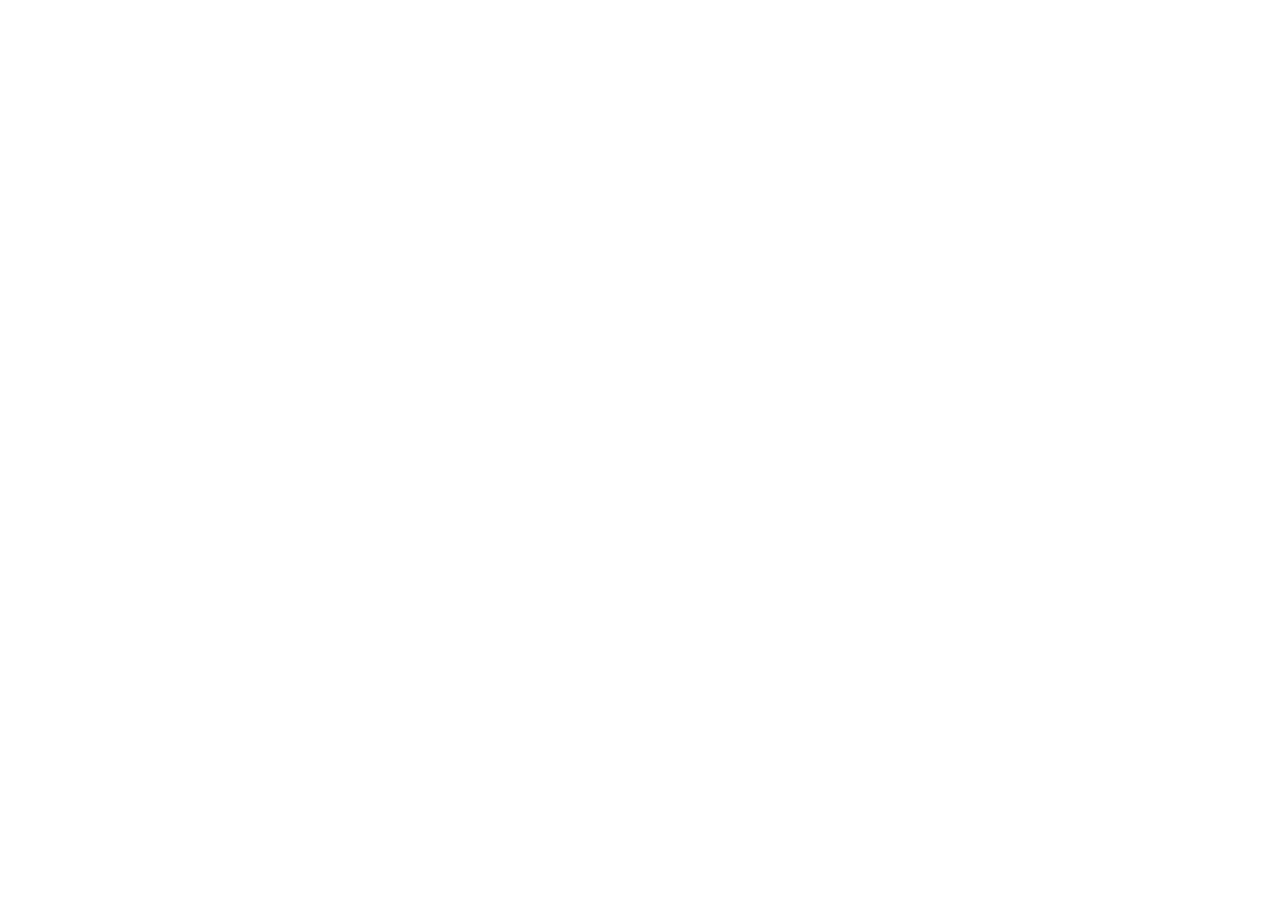
==== index.html @ 9beac8ab "Update index.html" ====
<!DOCTYPE html>
<html lang="de">
<head>
    <meta charset="UTF-8">
    <meta http-equiv="refresh" content="0; url=https://ultimate-geam.vercel.app/home.html">
    <title>Weiterleitung...</title>
</head>
<body>
    <p>Du wirst weitergeleitet...</p>
</body>
</html>
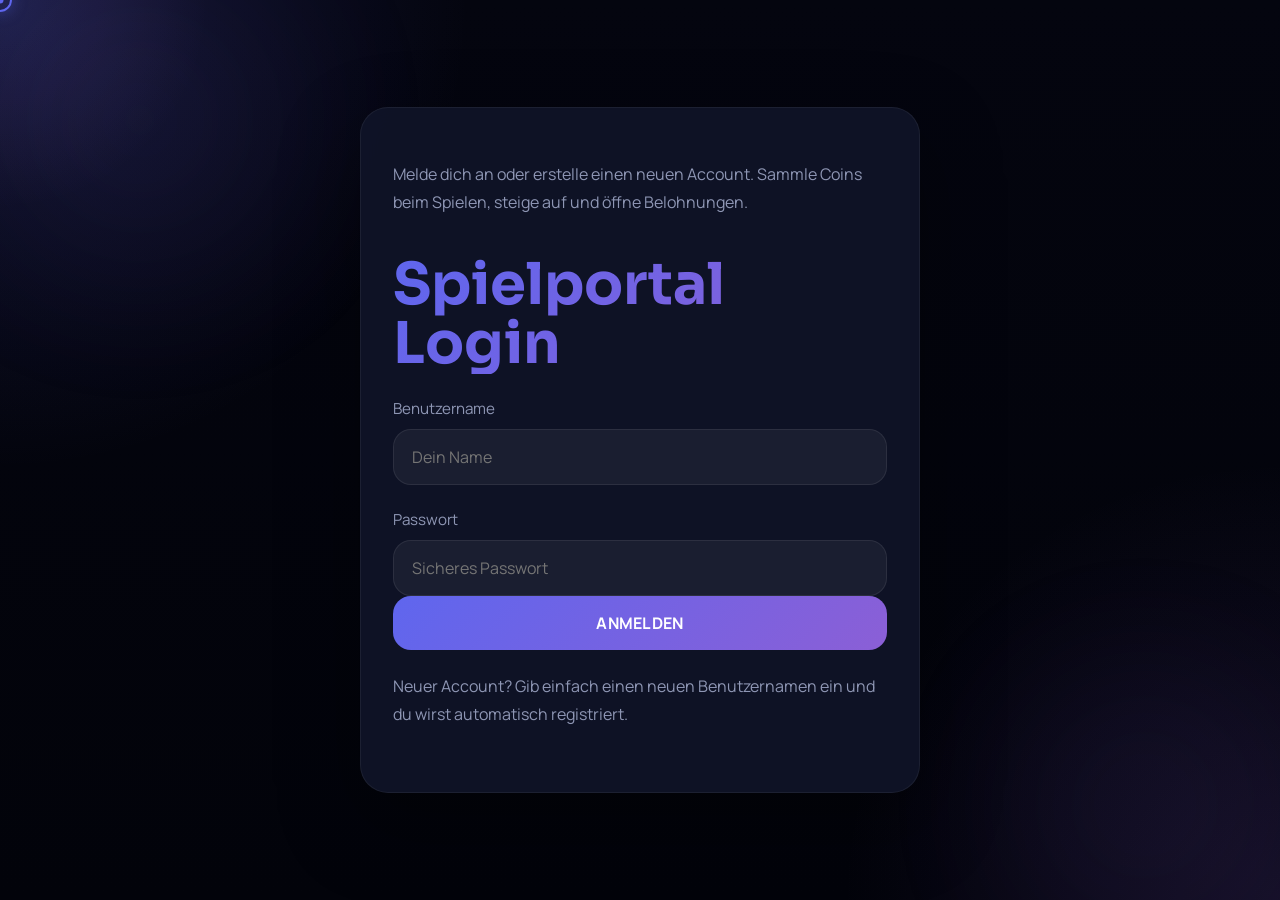
==== commit 53af5086: "Add game portal with login, home, settings and local coin database" ====
--- a/index.html
+++ b/index.html
@@ -1,11 +1,39 @@
 <!DOCTYPE html>
 <html lang="de">
 <head>
-    <meta charset="UTF-8">
-    <meta http-equiv="refresh" content="0; url=https://ultimate-geam.vercel.app/home.html">
-    <title>Weiterleitung...</title>
+  <meta charset="UTF-8" />
+  <meta name="viewport" content="width=device-width, initial-scale=1.0" />
+  <title>Spielportal Anmeldung</title>
+  <link rel="preconnect" href="https://fonts.googleapis.com" />
+  <link rel="preconnect" href="https://fonts.gstatic.com" crossorigin />
+  <link href="https://fonts.googleapis.com/css2?family=Manrope:wght@400;500;600;700&family=Sora:wght@600;700;800&display=swap" rel="stylesheet" />
+  <link rel="stylesheet" href="styles.css" />
 </head>
-<body>
-    <p>Du wirst weitergeleitet...</p>
+<body data-page="login">
+  <div class="orb orb1"></div>
+  <div class="orb orb2"></div>
+  <div id="cur-glow"></div>
+  <div id="cur-ring"></div>
+  <div id="cur-dot"></div>
+  <main class="auth">
+    <div class="panel">
+      <p class="caption">Melde dich an oder erstelle einen neuen Account. Sammle Coins beim Spielen, steige auf und öffne Belohnungen.</p>
+      <h1>Spielportal Login</h1>
+      <form id="login-form">
+        <div class="form-field">
+          <label for="username">Benutzername</label>
+          <input id="username" name="username" type="text" autocomplete="username" placeholder="Dein Name" required />
+        </div>
+        <div class="form-field">
+          <label for="password">Passwort</label>
+          <input id="password" name="password" type="password" autocomplete="current-password" placeholder="Sicheres Passwort" required />
+        </div>
+        <button type="submit" class="btn block">Anmelden</button>
+        <div id="login-error"></div>
+      </form>
+      <p class="caption" style="margin-top:22px;">Neuer Account? Gib einfach einen neuen Benutzernamen ein und du wirst automatisch registriert.</p>
+    </div>
+  </main>
+  <script src="app.js"></script>
 </body>
 </html>
--- a/styles.css
+++ b/styles.css
@@ -0,0 +1,96 @@
+:root{
+  --bg:#04050f;
+  --fg:#e2e4f0;
+  --muted:#8e96b4;
+  --primary:#5f66ee;
+  --secondary:#8b5fd6;
+  --glass:#12172f;
+  --border:#252b4d;
+  --success:#35d07f;
+  --danger:#ff5c8a;
+}
+
+*{box-sizing:border-box;}
+html,body{margin:0;padding:0;min-height:100%;background:#04050f;color:var(--fg);font-family:Manrope,system-ui,sans-serif;overflow-x:hidden;}
+body{background:radial-gradient(circle at top left,rgba(95,102,238,.18),transparent 30%),radial-gradient(circle at bottom right,rgba(139,95,214,.14),transparent 28%),linear-gradient(180deg,#04050f 0%,#02030a 100%);}
+button,input{font:inherit;}
+a{color:inherit;text-decoration:none;}
+
+.orb{position:fixed;border-radius:50%;filter:blur(90px);opacity:.22;pointer-events:none;z-index:0;background:radial-gradient(circle,rgba(95,102,238,.65),rgba(139,95,214,.22),transparent 60%);}
+.orb1{width:520px;height:520px;top:-140px;left:-120px;animation:drift 12s ease-in-out infinite;}
+.orb2{width:430px;height:430px;bottom:-120px;right:-80px;animation:drift 14s ease-in-out infinite reverse;}
+@keyframes drift{0%,100%{transform:translate(0,0)}25%{transform:translate(30px,-20px)}50%{transform:translate(-20px,30px)}75%{transform:translate(20px,20px)}}
+
+#cur-ring,#cur-dot,#cur-glow{position:fixed;pointer-events:none;z-index:9999;transition:transform .15s ease-out, width .15s,height .15s;}
+#cur-ring{width:24px;height:24px;border:2px solid var(--primary);border-radius:50%;box-shadow:0 0 16px rgba(95,102,238,.4);transform:translate(-50%,-50%);}
+#cur-dot{width:7px;height:7px;background:var(--primary);border-radius:50%;transform:translate(-50%,-50%);}
+#cur-glow{width:420px;height:420px;border-radius:50%;mix-blend-mode:screen;transform:translate(-50%,-50%);background:radial-gradient(circle,rgba(95,102,238,.12),rgba(139,95,214,.07),transparent 70%);}
+
+.wrap{position:relative;z-index:1;max-width:1120px;margin:0 auto;padding:60px 24px;}
+.panel{width:min(560px,100%);background:rgba(16,20,40,.9);border:1px solid rgba(255,255,255,.06);box-shadow:0 30px 80px rgba(0,0,0,.35);border-radius:28px;backdrop-filter:blur(18px);padding:44px;}
+
+h1{font-family:Sora,system-ui,sans-serif;font-size:clamp(2rem,4.5vw,3.6rem);line-height:1.03;margin-bottom:14px;color:transparent;background:linear-gradient(135deg,var(--primary),var(--secondary));background-clip:text;-webkit-background-clip:text;}
+h2,h3{font-family:Sora,system-ui,sans-serif;}
+p{line-height:1.75;color:var(--muted);}
+
+.form-field{display:grid;gap:10px;margin-top:24px;}
+.form-field label{display:flex;flex-direction:column;gap:10px;font-size:.95rem;color:var(--muted);}
+.form-field input{background:rgba(255,255,255,.05);border:1px solid rgba(255,255,255,.08);border-radius:18px;padding:16px 18px;color:var(--fg);outline:none;transition:border-color .2s,box-shadow .2s;}
+.form-field input:focus{border-color:rgba(95,102,238,.6);box-shadow:0 0 0 4px rgba(95,102,238,.08);}
+
+.btn{display:inline-flex;align-items:center;justify-content:center;gap:10px;padding:16px 22px;border:none;border-radius:18px;font-weight:700;color:#fff;background:linear-gradient(135deg,var(--primary),var(--secondary));text-transform:uppercase;letter-spacing:.02em;transition:transform .2s,box-shadow .2s,opacity .2s;}
+.btn:hover{transform:translateY(-2px);box-shadow:0 18px 40px rgba(95,102,238,.22);}
+.btn.secondary{background:rgba(255,255,255,.08);color:var(--fg);}
+.btn.danger{background:var(--danger);}
+.btn.block{width:100%;}
+
+.auth{min-height:100vh;display:grid;place-items:center;padding:24px;}
+.auth .panel{padding:36px 32px;}
+.auth .caption{color:var(--muted);margin-bottom:28px;}
+#login-error{margin-top:16px;color:var(--danger);font-weight:600;}
+
+.topbar{display:flex;flex-wrap:wrap;justify-content:space-between;gap:18px;padding:24px;border-radius:24px;margin-bottom:32px;background:rgba(20,26,51,.78);border:1px solid rgba(255,255,255,.06);}
+.topbar .brand{display:grid;gap:10px;}
+.brand .tag{color:var(--muted);font-size:.96rem;}
+.profile-summary{display:grid;gap:12px;text-align:right;}
+.profile-summary strong{display:block;font-size:1.7rem;line-height:1;}
+.profile-box{display:grid;grid-template-columns:repeat(3,minmax(120px,1fr));gap:16px;padding:24px;border-radius:24px;background:rgba(20,26,51,.72);border:1px solid rgba(255,255,255,.06);}
+.profile-item{display:grid;gap:6px;}
+.profile-item span{color:var(--muted);font-size:.88rem;}
+.profile-item strong{font-size:1.35rem;display:block;}
+
+.grid{display:grid;gap:28px;}
+@media(min-width:820px){.grid{grid-template-columns:repeat(2,1fr);}}
+.card{display:grid;grid-template-rows:min-content 1fr auto;gap:20px;padding:28px;border-radius:28px;background:rgba(17,22,39,.88);border:1px solid rgba(255,255,255,.06);box-shadow:0 18px 50px rgba(0,0,0,.24);transition:transform .25s,box-shadow .25s;border-color:rgba(95,102,238,.15);}
+.card:hover{transform:translateY(-6px);box-shadow:0 25px 80px rgba(0,0,0,.32);}
+.card .thumb{display:inline-flex;align-items:center;justify-content:center;height:120px;border-radius:22px;font-family:Sora,system-ui,sans-serif;font-weight:800;font-size:1.55rem;color:#fff;text-transform:uppercase;letter-spacing:.04em;}
+.card .thumb.t1{background:linear-gradient(135deg,#1b1e4b,#5f66ee,#0b0d24);}
+.card .thumb.t2{background:linear-gradient(135deg,#0d2b3f,#2f8fd0,#101a3a);}
+.card .thumb.t3{background:linear-gradient(135deg,#4a2f0b,#e0a13a,#1a1204);}
+.card h3{margin:0;font-size:1.4rem;}
+.card p{margin:0;color:var(--muted);line-height:1.55;}
+.card .card-actions{display:flex;justify-content:space-between;align-items:center;gap:14px;flex-wrap:wrap;}
+.card .play-btn{all:unset;cursor:pointer;display:inline-flex;align-items:center;justify-content:center;padding:14px 20px;border-radius:16px;background:linear-gradient(135deg,var(--primary),var(--secondary));color:#fff;font-weight:700;transition:transform .2s,opacity .2s;}
+.card .play-btn:hover{transform:translateY(-1px);opacity:.95;}
+.card .meta{display:grid;gap:8px;}
+
+.note-box{padding:22px 24px;border-radius:24px;background:rgba(18,23,42,.78);border:1px solid rgba(255,255,255,.07);display:grid;gap:12px;}
+
+.footer-actions{display:flex;flex-wrap:wrap;gap:14px;align-items:center;margin-top:18px;}
+
+#game-view{position:fixed;inset:0;z-index:50;display:none;align-items:center;justify-content:center;padding:24px;background:rgba(4,5,15,.95);backdrop-filter:blur(8px);}
+#game-view.on{display:flex;}
+#game-view .panel{max-width:720px;min-width:280px;margin:0;}
+#game-view .game-status{display:grid;gap:20px;text-align:center;}
+#game-view .game-status p{color:var(--muted);}
+#game-view .close-btn{margin-top:8px;}
+
+.settings-panel{max-width:680px;}
+.settings-panel .info-grid{display:grid;gap:16px;margin:24px 0;padding:24px;border-radius:24px;background:rgba(20,26,51,.72);border:1px solid rgba(255,255,255,.06);}
+.settings-panel .info-item{display:grid;gap:6px;}
+.settings-panel .info-item strong{font-size:1.35rem;}
+.settings-panel .button-group{display:flex;flex-wrap:wrap;gap:14px;}
+.settings-panel .note{color:var(--muted);margin-top:18px;}
+
+.toast{position:fixed;bottom:24px;left:50%;transform:translateX(-50%) translateY(20px);padding:14px 18px;border-radius:18px;background:rgba(10,14,33,.95);color:#fff;font-weight:600;opacity:0;transition:opacity .35s,transform .35s;pointer-events:none;z-index:9999;}
+.toast.visible{opacity:1;transform:translateX(-50%) translateY(0);}
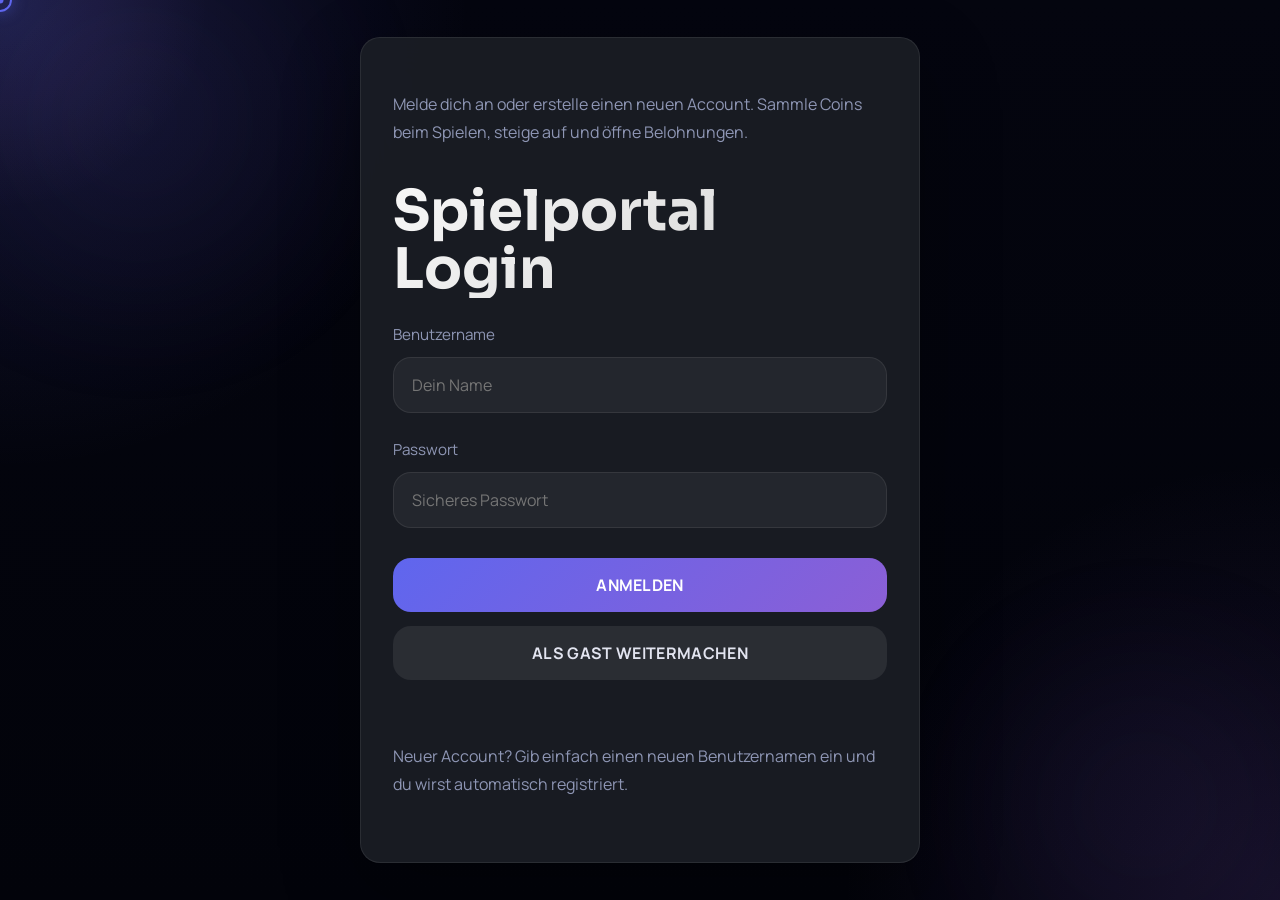
==== commit 6bcaee22: "Add guest continue button and improve login form spacing" ====
--- a/index.html
+++ b/index.html
@@ -28,7 +28,10 @@
           <label for="password">Passwort</label>
           <input id="password" name="password" type="password" autocomplete="current-password" placeholder="Sicheres Passwort" required />
         </div>
-        <button type="submit" class="btn block">Anmelden</button>
+        <div class="form-actions">
+          <button type="submit" class="btn block">Anmelden</button>
+          <a class="btn secondary block guest-btn" href="home.html">Als Gast weitermachen</a>
+        </div>
         <div id="login-error"></div>
       </form>
       <p class="caption" style="margin-top:22px;">Neuer Account? Gib einfach einen neuen Benutzernamen ein und du wirst automatisch registriert.</p>
--- a/styles.css
+++ b/styles.css
@@ -27,16 +27,20 @@
 #cur-glow{width:420px;height:420px;border-radius:50%;mix-blend-mode:screen;transform:translate(-50%,-50%);background:radial-gradient(circle,rgba(95,102,238,.12),rgba(139,95,214,.07),transparent 70%);}
 
 .wrap{position:relative;z-index:1;max-width:1120px;margin:0 auto;padding:60px 24px;}
-.panel{width:min(560px,100%);background:rgba(16,20,40,.9);border:1px solid rgba(255,255,255,.06);box-shadow:0 30px 80px rgba(0,0,0,.35);border-radius:28px;backdrop-filter:blur(18px);padding:44px;}
+section{margin-bottom:32px;}
+.panel{width:min(560px,100%);background:rgba(26,29,36,.95);border:1px solid rgba(255,255,255,.08);box-shadow:0 28px 80px rgba(0,0,0,.32);border-radius:20px;backdrop-filter:blur(20px);padding:40px;}
 
-h1{font-family:Sora,system-ui,sans-serif;font-size:clamp(2rem,4.5vw,3.6rem);line-height:1.03;margin-bottom:14px;color:transparent;background:linear-gradient(135deg,var(--primary),var(--secondary));background-clip:text;-webkit-background-clip:text;}
+h1{font-family:Sora,system-ui,sans-serif;font-size:clamp(2rem,4.5vw,3.5rem);line-height:1.03;margin-bottom:18px;color:transparent;background:linear-gradient(135deg,#f7f7f7,#d2d2d2);background-clip:text;-webkit-background-clip:text;}
 h2,h3{font-family:Sora,system-ui,sans-serif;}
 p{line-height:1.75;color:var(--muted);}
 
-.form-field{display:grid;gap:10px;margin-top:24px;}
+.form-field{display:grid;gap:12px;margin-top:26px;}
 .form-field label{display:flex;flex-direction:column;gap:10px;font-size:.95rem;color:var(--muted);}
 .form-field input{background:rgba(255,255,255,.05);border:1px solid rgba(255,255,255,.08);border-radius:18px;padding:16px 18px;color:var(--fg);outline:none;transition:border-color .2s,box-shadow .2s;}
 .form-field input:focus{border-color:rgba(95,102,238,.6);box-shadow:0 0 0 4px rgba(95,102,238,.08);}
+.form-actions{display:grid;gap:14px;margin-top:30px;}
+.guest-btn{background:rgba(255,255,255,.08);color:var(--fg);}
+#login-error{margin-top:16px;color:var(--danger);font-weight:600;min-height:24px;}
 
 .btn{display:inline-flex;align-items:center;justify-content:center;gap:10px;padding:16px 22px;border:none;border-radius:18px;font-weight:700;color:#fff;background:linear-gradient(135deg,var(--primary),var(--secondary));text-transform:uppercase;letter-spacing:.02em;transition:transform .2s,box-shadow .2s,opacity .2s;}
 .btn:hover{transform:translateY(-2px);box-shadow:0 18px 40px rgba(95,102,238,.22);}
@@ -44,26 +48,29 @@
 .btn.danger{background:var(--danger);}
 .btn.block{width:100%;}
 
+.hidden{display:none!important;}
+
 .auth{min-height:100vh;display:grid;place-items:center;padding:24px;}
 .auth .panel{padding:36px 32px;}
 .auth .caption{color:var(--muted);margin-bottom:28px;}
 #login-error{margin-top:16px;color:var(--danger);font-weight:600;}
 
-.topbar{display:flex;flex-wrap:wrap;justify-content:space-between;gap:18px;padding:24px;border-radius:24px;margin-bottom:32px;background:rgba(20,26,51,.78);border:1px solid rgba(255,255,255,.06);}
-.topbar .brand{display:grid;gap:10px;}
-.brand .tag{color:var(--muted);font-size:.96rem;}
-.profile-summary{display:grid;gap:12px;text-align:right;}
+.topbar{display:flex;flex-wrap:wrap;justify-content:space-between;gap:18px;padding:26px 24px;border-radius:22px;margin-bottom:28px;background:linear-gradient(180deg,rgba(255,255,255,.08),rgba(255,255,255,.03));border:1px solid rgba(255,255,255,.12);}
+.topbar .brand{display:grid;gap:6px;}
+.brand .tag{color:var(--muted);font-size:1rem;font-weight:700;text-transform:uppercase;letter-spacing:.16em;}
+.profile-summary{display:grid;gap:10px;text-align:right;}
 .profile-summary strong{display:block;font-size:1.7rem;line-height:1;}
-.profile-box{display:grid;grid-template-columns:repeat(3,minmax(120px,1fr));gap:16px;padding:24px;border-radius:24px;background:rgba(20,26,51,.72);border:1px solid rgba(255,255,255,.06);}
+.profile-summary a{min-width:140px;}
+.profile-box{display:grid;grid-template-columns:repeat(3,minmax(120px,1fr));gap:16px;padding:24px;border-radius:22px;background:rgba(255,255,255,.05);border:1px solid rgba(255,255,255,.10);}
 .profile-item{display:grid;gap:6px;}
-.profile-item span{color:var(--muted);font-size:.88rem;}
-.profile-item strong{font-size:1.35rem;display:block;}
+.profile-item span{color:var(--muted);font-size:.95rem;}
+.profile-item strong{font-size:1.45rem;display:block;}
 
 .grid{display:grid;gap:28px;}
 @media(min-width:820px){.grid{grid-template-columns:repeat(2,1fr);}}
-.card{display:grid;grid-template-rows:min-content 1fr auto;gap:20px;padding:28px;border-radius:28px;background:rgba(17,22,39,.88);border:1px solid rgba(255,255,255,.06);box-shadow:0 18px 50px rgba(0,0,0,.24);transition:transform .25s,box-shadow .25s;border-color:rgba(95,102,238,.15);}
-.card:hover{transform:translateY(-6px);box-shadow:0 25px 80px rgba(0,0,0,.32);}
-.card .thumb{display:inline-flex;align-items:center;justify-content:center;height:120px;border-radius:22px;font-family:Sora,system-ui,sans-serif;font-weight:800;font-size:1.55rem;color:#fff;text-transform:uppercase;letter-spacing:.04em;}
+.card{display:grid;grid-template-rows:min-content 1fr auto;gap:18px;padding:28px;border-radius:22px;background:linear-gradient(180deg,rgba(255,255,255,.04),rgba(255,255,255,.02));border:1px solid rgba(255,255,255,.1);box-shadow:0 20px 60px rgba(0,0,0,.22);transition:transform .25s,box-shadow .25s;}
+.card:hover{transform:translateY(-4px);box-shadow:0 26px 88px rgba(0,0,0,.26);}
+.card .thumb{display:inline-flex;align-items:center;justify-content:center;height:120px;border-radius:18px;background:rgba(255,255,255,.08);font-family:Sora,system-ui,sans-serif;font-weight:800;font-size:1.55rem;color:#fff;text-transform:uppercase;letter-spacing:.04em;}
 .card .thumb.t1{background:linear-gradient(135deg,#1b1e4b,#5f66ee,#0b0d24);}
 .card .thumb.t2{background:linear-gradient(135deg,#0d2b3f,#2f8fd0,#101a3a);}
 .card .thumb.t3{background:linear-gradient(135deg,#4a2f0b,#e0a13a,#1a1204);}
@@ -74,16 +81,20 @@
 .card .play-btn:hover{transform:translateY(-1px);opacity:.95;}
 .card .meta{display:grid;gap:8px;}
 
-.note-box{padding:22px 24px;border-radius:24px;background:rgba(18,23,42,.78);border:1px solid rgba(255,255,255,.07);display:grid;gap:12px;}
+.note-box{padding:28px 28px;border-radius:22px;background:rgba(255,255,255,.05);border:1px solid rgba(255,255,255,.12);display:grid;gap:16px;}
 
 .footer-actions{display:flex;flex-wrap:wrap;gap:14px;align-items:center;margin-top:18px;}
 
-#game-view{position:fixed;inset:0;z-index:50;display:none;align-items:center;justify-content:center;padding:24px;background:rgba(4,5,15,.95);backdrop-filter:blur(8px);}
+#game-view{position:fixed;inset:0;z-index:50;display:none;align-items:center;justify-content:center;padding:24px;background:rgba(0,0,0,.82);backdrop-filter:blur(12px);}
 #game-view.on{display:flex;}
-#game-view .panel{max-width:720px;min-width:280px;margin:0;}
-#game-view .game-status{display:grid;gap:20px;text-align:center;}
+.overlay-panel{display:grid;gap:20px;max-width:840px;width:100%;padding:28px;background:rgba(10,12,21,.98);border:1px solid rgba(255,255,255,.14);border-radius:24px;}
+.overlay-header{display:flex;justify-content:space-between;align-items:center;gap:16px;}
+.overlay-header h2{margin:0;font-size:1.6rem;letter-spacing:.03em;}
+.overlay-frame{height:420px;border:1px solid rgba(255,255,255,.08);border-radius:22px;overflow:hidden;background:#080b1a;}
+.overlay-frame iframe{width:100%;height:100%;border:none;}
+#game-view .game-status{display:grid;gap:16px;}
 #game-view .game-status p{color:var(--muted);}
-#game-view .close-btn{margin-top:8px;}
+#game-view .close-btn{margin-top:0;}
 
 .settings-panel{max-width:680px;}
 .settings-panel .info-grid{display:grid;gap:16px;margin:24px 0;padding:24px;border-radius:24px;background:rgba(20,26,51,.72);border:1px solid rgba(255,255,255,.06);}
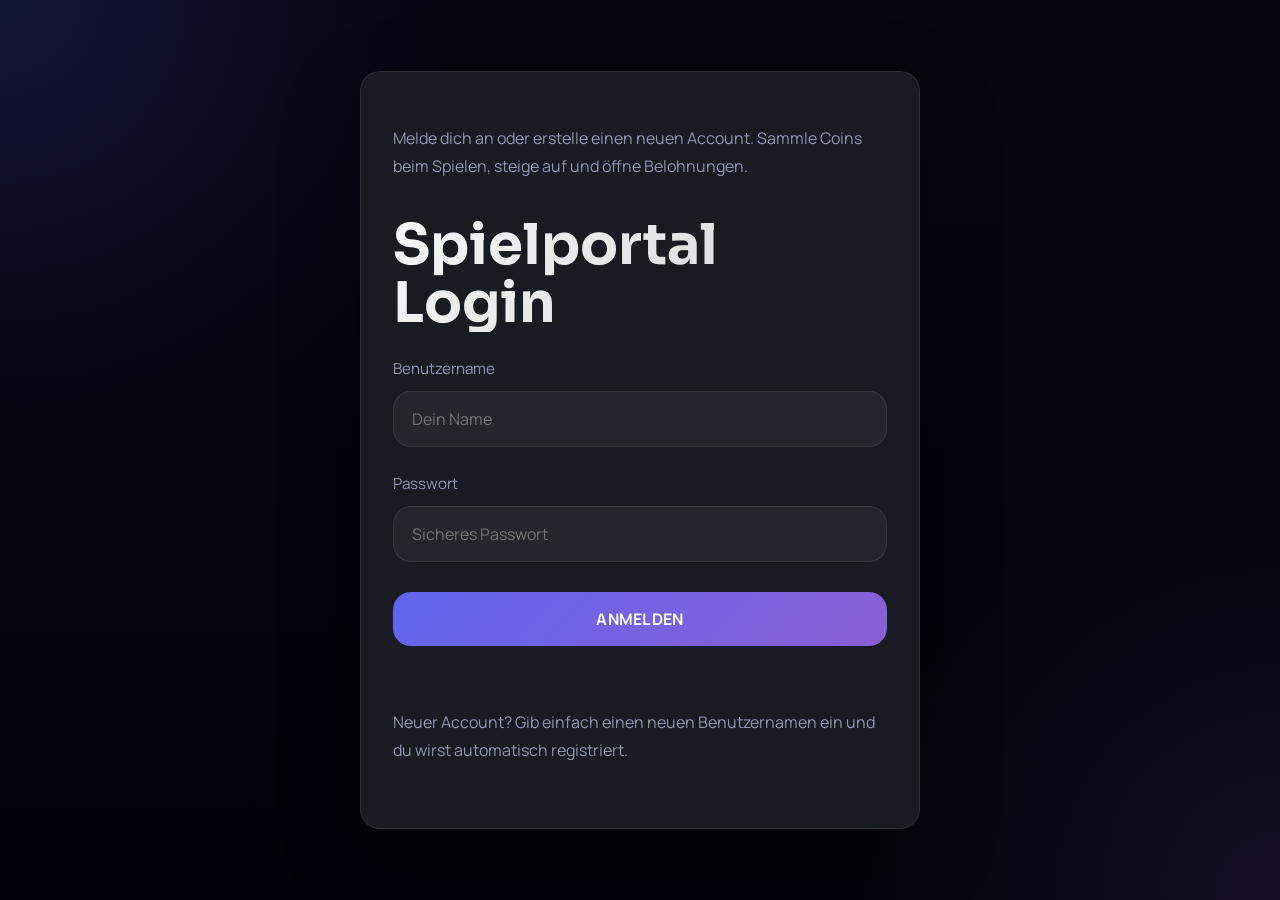
==== commit 1c3f7ca2: "Sync changes: remove guest mode, remove custom cursor effects, require login" ====
--- a/index.html
+++ b/index.html
@@ -10,11 +10,6 @@
   <link rel="stylesheet" href="styles.css" />
 </head>
 <body data-page="login">
-  <div class="orb orb1"></div>
-  <div class="orb orb2"></div>
-  <div id="cur-glow"></div>
-  <div id="cur-ring"></div>
-  <div id="cur-dot"></div>
   <main class="auth">
     <div class="panel">
       <p class="caption">Melde dich an oder erstelle einen neuen Account. Sammle Coins beim Spielen, steige auf und öffne Belohnungen.</p>
@@ -30,7 +25,6 @@
         </div>
         <div class="form-actions">
           <button type="submit" class="btn block">Anmelden</button>
-          <a class="btn secondary block guest-btn" href="home.html">Als Gast weitermachen</a>
         </div>
         <div id="login-error"></div>
       </form>
--- a/styles.css
+++ b/styles.css
@@ -16,16 +16,6 @@
 button,input{font:inherit;}
 a{color:inherit;text-decoration:none;}
 
-.orb{position:fixed;border-radius:50%;filter:blur(90px);opacity:.22;pointer-events:none;z-index:0;background:radial-gradient(circle,rgba(95,102,238,.65),rgba(139,95,214,.22),transparent 60%);}
-.orb1{width:520px;height:520px;top:-140px;left:-120px;animation:drift 12s ease-in-out infinite;}
-.orb2{width:430px;height:430px;bottom:-120px;right:-80px;animation:drift 14s ease-in-out infinite reverse;}
-@keyframes drift{0%,100%{transform:translate(0,0)}25%{transform:translate(30px,-20px)}50%{transform:translate(-20px,30px)}75%{transform:translate(20px,20px)}}
-
-#cur-ring,#cur-dot,#cur-glow{position:fixed;pointer-events:none;z-index:9999;transition:transform .15s ease-out, width .15s,height .15s;}
-#cur-ring{width:24px;height:24px;border:2px solid var(--primary);border-radius:50%;box-shadow:0 0 16px rgba(95,102,238,.4);transform:translate(-50%,-50%);}
-#cur-dot{width:7px;height:7px;background:var(--primary);border-radius:50%;transform:translate(-50%,-50%);}
-#cur-glow{width:420px;height:420px;border-radius:50%;mix-blend-mode:screen;transform:translate(-50%,-50%);background:radial-gradient(circle,rgba(95,102,238,.12),rgba(139,95,214,.07),transparent 70%);}
-
 .wrap{position:relative;z-index:1;max-width:1120px;margin:0 auto;padding:60px 24px;}
 section{margin-bottom:32px;}
 .panel{width:min(560px,100%);background:rgba(26,29,36,.95);border:1px solid rgba(255,255,255,.08);box-shadow:0 28px 80px rgba(0,0,0,.32);border-radius:20px;backdrop-filter:blur(20px);padding:40px;}
@@ -39,11 +29,10 @@
 .form-field input{background:rgba(255,255,255,.05);border:1px solid rgba(255,255,255,.08);border-radius:18px;padding:16px 18px;color:var(--fg);outline:none;transition:border-color .2s,box-shadow .2s;}
 .form-field input:focus{border-color:rgba(95,102,238,.6);box-shadow:0 0 0 4px rgba(95,102,238,.08);}
 .form-actions{display:grid;gap:14px;margin-top:30px;}
-.guest-btn{background:rgba(255,255,255,.08);color:var(--fg);}
 #login-error{margin-top:16px;color:var(--danger);font-weight:600;min-height:24px;}
 
-.btn{display:inline-flex;align-items:center;justify-content:center;gap:10px;padding:16px 22px;border:none;border-radius:18px;font-weight:700;color:#fff;background:linear-gradient(135deg,var(--primary),var(--secondary));text-transform:uppercase;letter-spacing:.02em;transition:transform .2s,box-shadow .2s,opacity .2s;}
-.btn:hover{transform:translateY(-2px);box-shadow:0 18px 40px rgba(95,102,238,.22);}
+.btn{display:inline-flex;align-items:center;justify-content:center;gap:10px;padding:16px 22px;border:none;border-radius:18px;font-weight:700;color:#fff;background:linear-gradient(135deg,var(--primary),var(--secondary));text-transform:uppercase;letter-spacing:.02em;transition:opacity .2s,transform .2s;}
+.btn:hover{opacity:.95;transform:translateY(0);}
 .btn.secondary{background:rgba(255,255,255,.08);color:var(--fg);}
 .btn.danger{background:var(--danger);}
 .btn.block{width:100%;}
@@ -69,7 +58,7 @@
 .grid{display:grid;gap:28px;}
 @media(min-width:820px){.grid{grid-template-columns:repeat(2,1fr);}}
 .card{display:grid;grid-template-rows:min-content 1fr auto;gap:18px;padding:28px;border-radius:22px;background:linear-gradient(180deg,rgba(255,255,255,.04),rgba(255,255,255,.02));border:1px solid rgba(255,255,255,.1);box-shadow:0 20px 60px rgba(0,0,0,.22);transition:transform .25s,box-shadow .25s;}
-.card:hover{transform:translateY(-4px);box-shadow:0 26px 88px rgba(0,0,0,.26);}
+.card:hover{box-shadow:0 24px 66px rgba(0,0,0,.22);}
 .card .thumb{display:inline-flex;align-items:center;justify-content:center;height:120px;border-radius:18px;background:rgba(255,255,255,.08);font-family:Sora,system-ui,sans-serif;font-weight:800;font-size:1.55rem;color:#fff;text-transform:uppercase;letter-spacing:.04em;}
 .card .thumb.t1{background:linear-gradient(135deg,#1b1e4b,#5f66ee,#0b0d24);}
 .card .thumb.t2{background:linear-gradient(135deg,#0d2b3f,#2f8fd0,#101a3a);}
@@ -77,24 +66,22 @@
 .card h3{margin:0;font-size:1.4rem;}
 .card p{margin:0;color:var(--muted);line-height:1.55;}
 .card .card-actions{display:flex;justify-content:space-between;align-items:center;gap:14px;flex-wrap:wrap;}
-.card .play-btn{all:unset;cursor:pointer;display:inline-flex;align-items:center;justify-content:center;padding:14px 20px;border-radius:16px;background:linear-gradient(135deg,var(--primary),var(--secondary));color:#fff;font-weight:700;transition:transform .2s,opacity .2s;}
-.card .play-btn:hover{transform:translateY(-1px);opacity:.95;}
+.card .play-btn{all:unset;cursor:pointer;display:inline-flex;align-items:center;justify-content:center;padding:14px 20px;border-radius:16px;background:linear-gradient(135deg,var(--primary),var(--secondary));color:#fff;font-weight:700;transition:opacity .2s;}
+.card .play-btn:hover{opacity:.95;}
 .card .meta{display:grid;gap:8px;}
 
 .note-box{padding:28px 28px;border-radius:22px;background:rgba(255,255,255,.05);border:1px solid rgba(255,255,255,.12);display:grid;gap:16px;}
 
 .footer-actions{display:flex;flex-wrap:wrap;gap:14px;align-items:center;margin-top:18px;}
 
-#game-view{position:fixed;inset:0;z-index:50;display:none;align-items:center;justify-content:center;padding:24px;background:rgba(0,0,0,.82);backdrop-filter:blur(12px);}
+#game-view{position:fixed;inset:0;z-index:50;display:none;align-items:center;justify-content:center;padding:16px;background:rgba(0,0,0,.72);backdrop-filter:blur(10px);}
 #game-view.on{display:flex;}
-.overlay-panel{display:grid;gap:20px;max-width:840px;width:100%;padding:28px;background:rgba(10,12,21,.98);border:1px solid rgba(255,255,255,.14);border-radius:24px;}
-.overlay-header{display:flex;justify-content:space-between;align-items:center;gap:16px;}
-.overlay-header h2{margin:0;font-size:1.6rem;letter-spacing:.03em;}
-.overlay-frame{height:420px;border:1px solid rgba(255,255,255,.08);border-radius:22px;overflow:hidden;background:#080b1a;}
-.overlay-frame iframe{width:100%;height:100%;border:none;}
-#game-view .game-status{display:grid;gap:16px;}
-#game-view .game-status p{color:var(--muted);}
+.overlay-panel{display:grid;gap:18px;max-width:560px;width:100%;padding:24px;background:rgba(16,20,38,.98);border:1px solid rgba(255,255,255,.12);border-radius:20px;}
+.overlay-header{display:flex;justify-content:space-between;align-items:center;gap:14px;}
+.overlay-header h2{margin:0;font-size:1.45rem;letter-spacing:.03em;}
+.overlay-actions{display:grid;gap:14px;}
 #game-view .close-btn{margin-top:0;}
+#game-description{color:var(--muted);line-height:1.6;}
 
 .settings-panel{max-width:680px;}
 .settings-panel .info-grid{display:grid;gap:16px;margin:24px 0;padding:24px;border-radius:24px;background:rgba(20,26,51,.72);border:1px solid rgba(255,255,255,.06);}
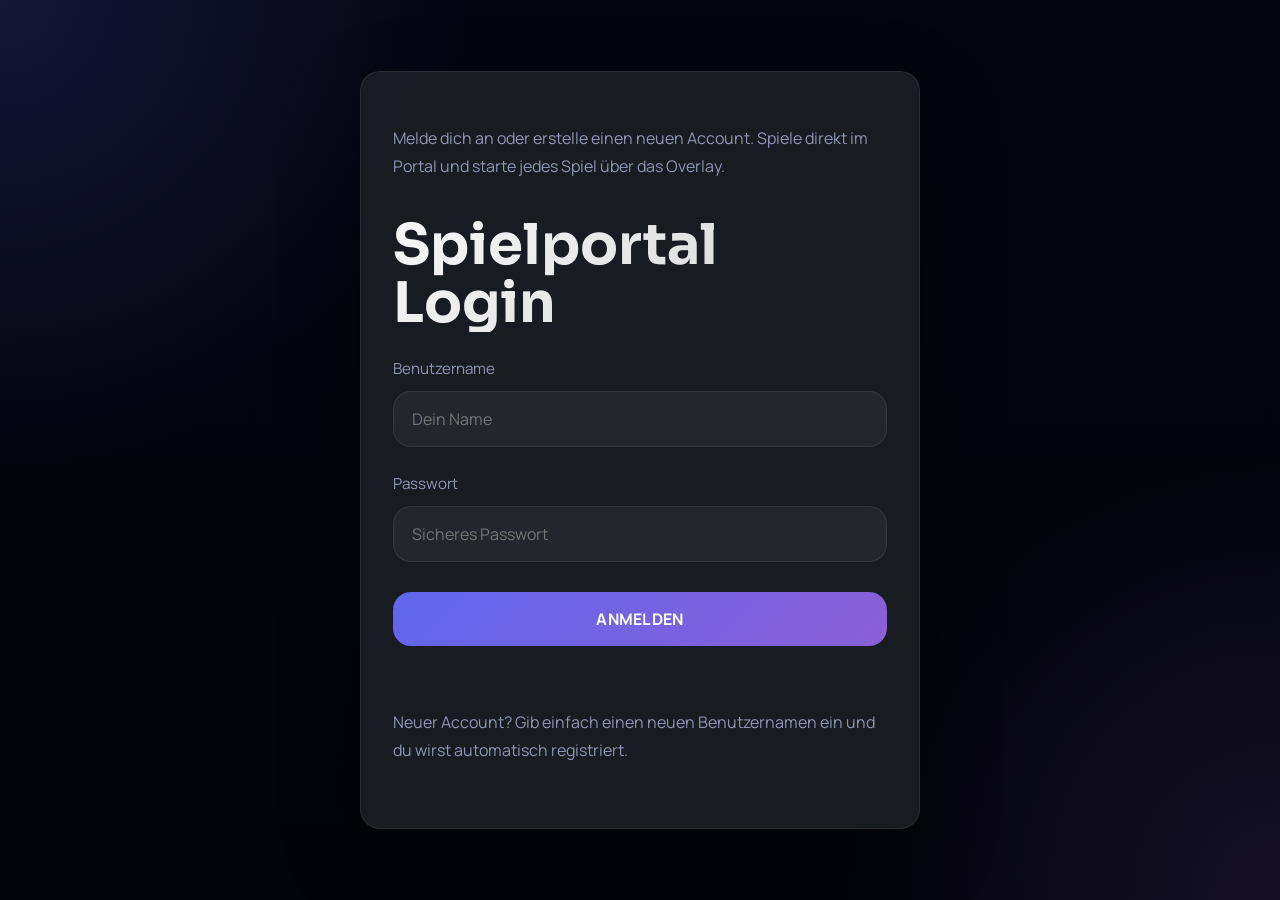
==== commit 63fb2445: "Sync: remove coins and preserve login with game overlay" ====
--- a/index.html
+++ b/index.html
@@ -12,7 +12,7 @@
 <body data-page="login">
   <main class="auth">
     <div class="panel">
-      <p class="caption">Melde dich an oder erstelle einen neuen Account. Sammle Coins beim Spielen, steige auf und öffne Belohnungen.</p>
+      <p class="caption">Melde dich an oder erstelle einen neuen Account. Spiele direkt im Portal und starte jedes Spiel über das Overlay.</p>
       <h1>Spielportal Login</h1>
       <form id="login-form">
         <div class="form-field">
